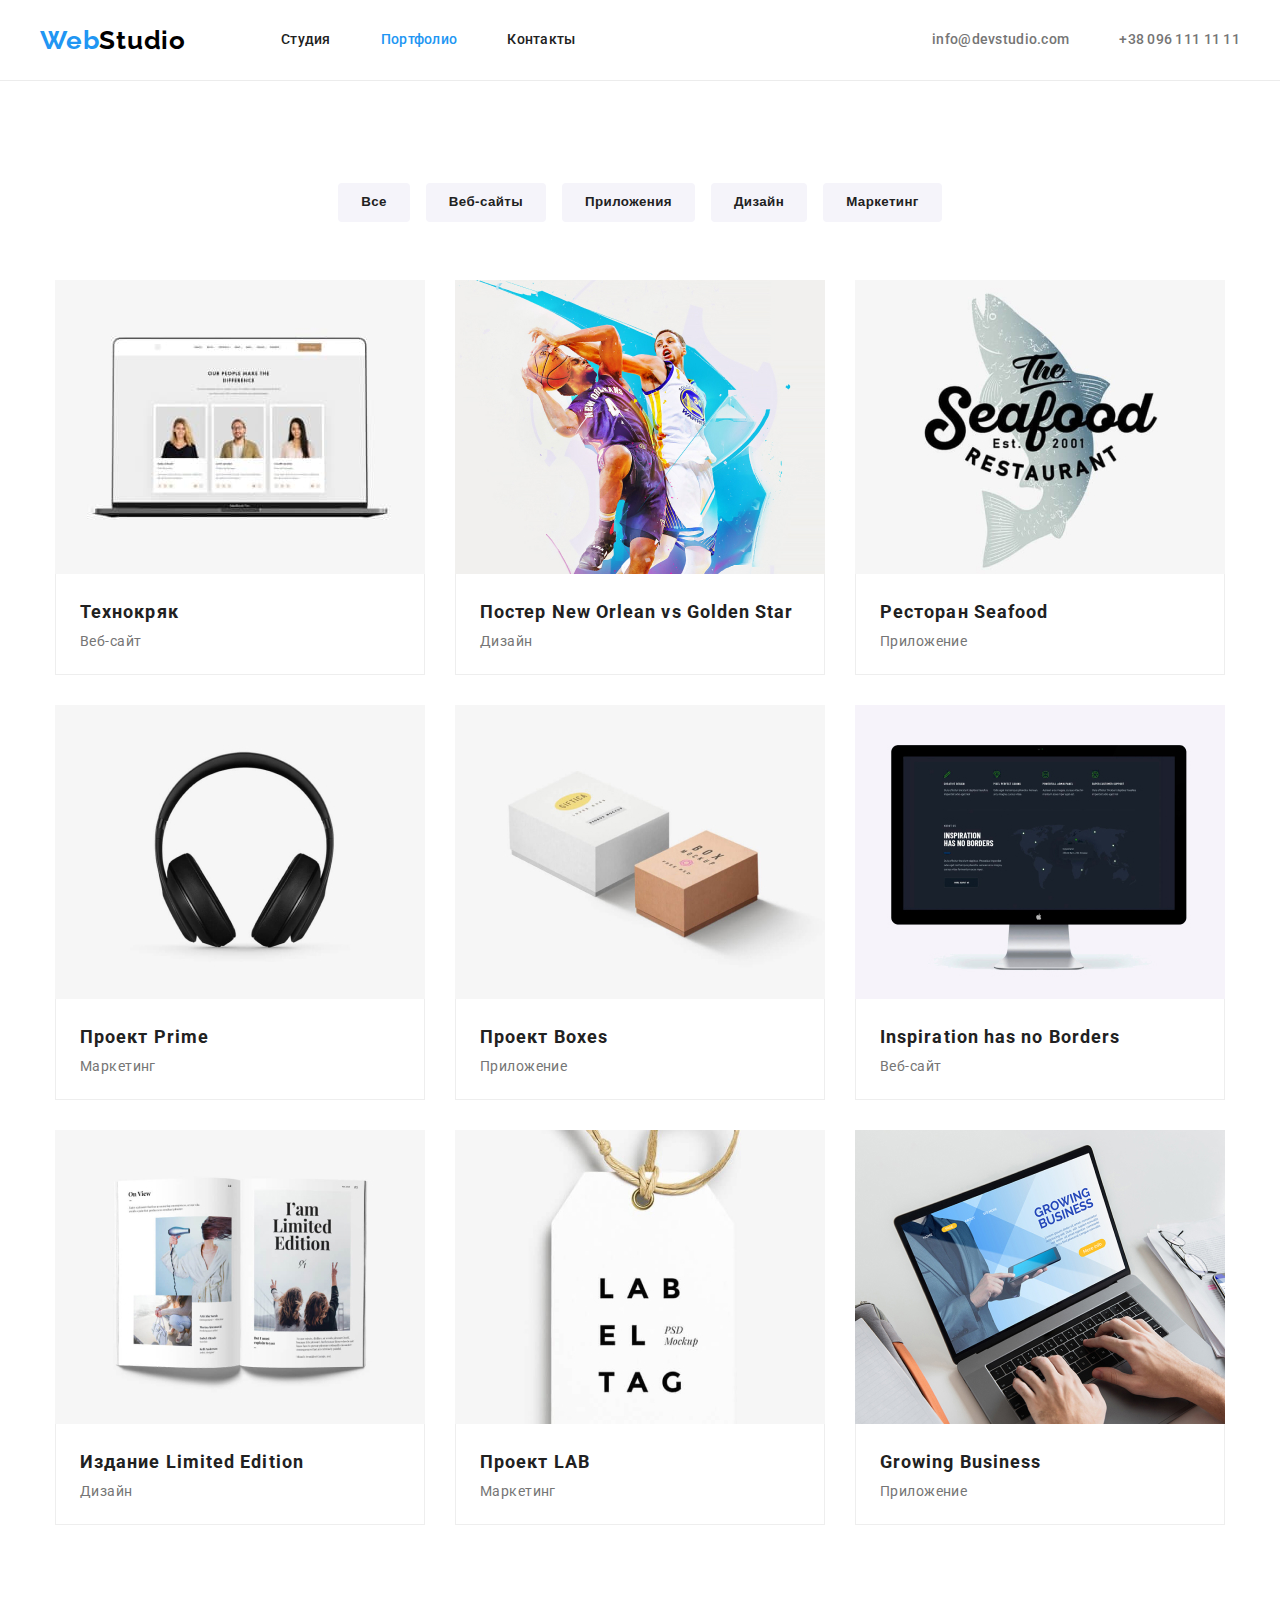
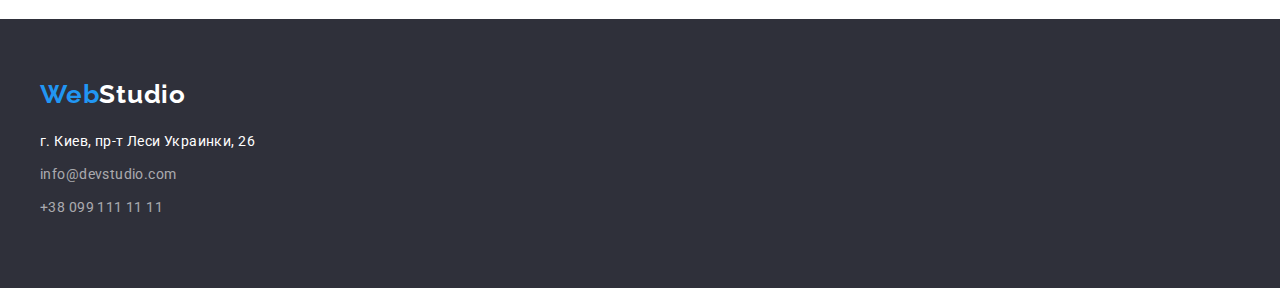
==== portfolio.html @ f97df59f "hw-03" ====
<!DOCTYPE html>
<html lang="ru">
  <head>
    <meta http-equiv="X-UA-Compatible" content="IE=Edge" />
    <meta charset="UTF-8" />
    <link rel="preconnect" href="https://fonts.gstatic.com" />
    <link href="https://fonts.googleapis.com/css2?family=Raleway:wght@700&display=swap" rel="stylesheet" />
    <link rel="preconnect" href="https://fonts.gstatic.com" />
    <link href="https://fonts.googleapis.com/css2?family=Roboto:wght@400;500;700;900&display=swap" rel="stylesheet" />
    <link
      rel="stylesheet"
      href="https://cdnjs.cloudflare.com/ajax/libs/modern-normalize/1.0.0/modern-normalize.min.css"
      integrity="sha512-ISS7cAi1PEhQ8jnbJpJZMd29NlhNj4AWYyLOSp2CE/CsHxTCu+r+t0D2yoJudVrd0/8fTVPUVDzY5Tvli75u/g=="
      crossorigin="anonymous"
    />
    <link rel="stylesheet" href="css/style.css" />
    <title>Портфолио</title>
  </head>

  <body>
    <!-- Хэдэр -->
    <header class="header">
      <div class="header-container container">
        <nav class="navigation">
          <a href="index.html" class="logo link"> <span class="accent">Web</span>Studio</a>
          <ul class="menu list">
            <li><a href="index.html" class="menu-item link">Студия</a></li>
            <li><a href="portfolio.html" class="menu-item link current">Портфолио</a></li>
            <li><a href="" class="menu-item link">Контакты</a></li>
          </ul>
        </nav>
        <address class="header-address">
          <ul class="address-list list">
            <li><a href="mailto:info@devstudio.com" class="link header-address">info@devstudio.com</a></li>
            <li><a href="tel:+380961111111" class="link header-address">+38 096 111 11 11</a></li>
          </ul>
        </address>
      </div>
    </header>

    <main>
      <!-- <h1>Портфолио</h1> -->
      <!-- Секция - Проекты -->
      <section class="project-section section">
        <div class="container">
          <!-- <h2>Проекты</h2> -->
          <ul class="button-list list">
            <li class="button-list-item"><button class="button" type="button">Все</button></li>
            <li class="button-list-item"><button class="button" type="button">Веб-сайты</button></li>
            <li class="button-list-item"><button class="button" type="button">Приложения</button></li>
            <li class="button-list-item"><button class="button" type="button">Дизайн</button></li>
            <li class="button-list-item"><button class="button" type="button">Маркетинг</button></li>
          </ul>
          <ul class="project-list list">
            <li class="project-item">
              <a href="" class="link">
                <img src="images/portfolio-img1.jpg" alt="opened laptop" width="370" height="294" />
                <div class="project-name">
                  <h3 class="project-list-title">Технокряк</h3>
                  <p class="project-text">Веб-сайт</p>
                </div>
              </a>
            </li>
            <li class="project-item">
              <a href="" class="link">
                <img src="images/portfolio-img2.jpg" alt="two guys playing basketball" width="370" height="294" />
                <div class="project-name">
                  <h3 class="project-list-title">Постер New Orlean vs Golden Star</h3>
                  <p class="project-text">Дизайн</p>
                </div>
              </a>
            </li>
            <li class="project-item">
              <a href="" class="link">
                <img src="images/portfolio-img3.jpg" alt="the seafood restaurant logo" width="370" height="294" />
                <div class="project-name">
                  <h3 class="project-list-title">Ресторан Seafood</h3>
                  <p class="project-text">Приложение</p>
                </div>
              </a>
            </li>
            <li class="project-item">
              <a href="" class="link">
                <img src="images/portfolio-img4.jpg" alt="headphones" width="370" height="294" />
                <div class="project-name">
                  <h3 class="project-list-title">Проект Prime</h3>
                  <p class="project-text">Маркетинг</p>
                </div>
              </a>
            </li>
            <li class="project-item">
              <a href="" class="link">
                <img src="images/portfolio-img5.jpg" alt="two boxes" width="370" height="294" />
                <div class="project-name">
                  <h3 class="project-list-title">Проект Boxes</h3>
                  <p class="project-text">Приложение</p>
                </div>
              </a>
            </li>
            <li class="project-item">
              <a href="" class="link">
                <img src="images/portfolio-img6.jpg" alt="monitor" width="370" height="294" />
                <div class="project-name">
                  <h3 class="project-list-title">Inspiration has no Borders</h3>
                  <p class="project-text">Веб-сайт</p>
                </div>
              </a>
            </li>
            <li class="project-item">
              <a href="" class="link">
                <img src="images/portfolio-img7.jpg" alt="book" width="370" height="294" />
                <div class="project-name">
                  <h3 class="project-list-title">Издание Limited Edition</h3>
                  <p class="project-text">Дизайн</p>
                </div>
              </a>
            </li>
            <li class="project-item">
              <a href="" class="link">
                <img src="images/portfolio-img8.jpg" alt="label tag" width="370" height="294" />
                <div class="project-name">
                  <h3 class="project-list-title">Проект LAB</h3>
                  <p class="project-text">Маркетинг</p>
                </div>
              </a>
            </li>
            <li class="project-item">
              <a href="" class="link">
                <img src="images/portfolio-img9.jpg" alt="someone printing on a laptop" width="370" height="294" />
                <div class="project-name">
                  <h3 class="project-list-title">Growing Business</h3>
                  <p class="project-text">Приложение</p>
                </div>
              </a>
            </li>
          </ul>
        </div>
      </section>
    </main>

    <!-- Футер -->
    <footer class="footer">
      <div class="container">
        <a href="index.html" class="logo-footer link">
          <span class="accent">Web</span><span class="accent-white">Studio</span></a
        >
        <address>
          <p class="footer-adress">г. Киев, пр-т Леси Украинки, 26</p>
          <a href="mailto:info@devstudio.com" class="link footer-link-adress">info@devstudio.com</a> <br />
          <a href="tel:+380991111111" class="link footer-link-adress">+38 099 111 11 11</a>
        </address>
      </div>
    </footer>
  </body>
</html>
---- css/style.css ----
:root {
  --primary-text-color: #757575;
  --title-text-color: #212121;
  --accent-blue-color: #2196f3;
  --accent-white-color: #ffffff;
  --primary-page-bg-color: #ffffff;
  --secondary-page-bg-color: #f5f4fa;
  --footer-bg-color: #2f303a;
}

body {
  color: var(--primary-text-color);
  font-family: Roboto, sans-serif;
  font-size: 14px;
  line-height: 1.71;
  letter-spacing: 0.03em;
  background-color: var(--primary-page-bg-color);
  margin: 0 auto;
}
/* ===== Обнуление стилей ===== */
h1,
h2,
h3,
h4,
h5,
h6,
p {
  margin: 0;
}
ul,
ol {
  margin: 0;
  padding: 0;
}
img {
  display: block;
  max-width: 100%;
  height: auto;
}
.list {
  list-style: none;
}
.link {
  text-decoration: none;
}
/* ===== END - Обнуление стилей ===== */
.container {
  width: 1200px;
  padding-left: 15px;
  padding-right: 15px;
  margin-left: auto;
  margin-right: auto;
}
.section {
  padding-top: 94px;
  padding-bottom: 94px;
}
/* === TITLES === */
/* для заголовков Н2 */
.section-title {
  font-weight: bold;
  font-size: 36px;
  line-height: 1.17;
  color: var(--title-text-color);
  /* display: flex;
  flex-direction: row;
  justify-content: center; */
  margin-bottom: 50px;
  text-align: center;
}
/* === BUTTONS === */
.button {
  background-color: var(--secondary-page-bg-color);
  font-weight: bold;
  line-height: 1.87;
  letter-spacing: 0.03em;
  color: var(--title-text-color);
  cursor: pointer;
  border-radius: 4px;
  padding: 6px 22px;
  text-align: center;
  border: 1px solid transparent;
}
.button:hover,
.button:focus {
  background-color: var(--accent-blue-color);
  color: var(--accent-white-color);
}
.button-list {
  display: flex;
  flex-direction: row;
  justify-content: center;
  margin-bottom: 50px;
}
.button-list-item:not(last-child) {
  margin: 8px;
}
.main-button {
  background-color: var(--accent-blue-color);
  color: var(--accent-white-color);
  box-shadow: 0px 4px 4px rgba(0, 0, 0, 0.15);
  border-radius: 4px;
  border-color: var(--accent-blue-color);
  min-width: 200px;
  padding: 10px 32px;
}
/* ==============END COMPONENTS =============== */

/* =================== HEADER =================== */
.header {
  border-bottom: 1px solid #ececec;
}
.header-container {
  align-self: center;
  display: flex;
  justify-content: space-between;
  flex-direction: row;
  align-items: center;
}
.navigation .logo.link {
  font-family: Raleway, sans-serif;
  font-weight: bold;
  font-size: 26px;
  line-height: 1.19;
  letter-spacing: 0.03em;
  color: #000000;
  align-self: center;
  margin-right: 70px;
  padding-top: 24px;
  padding-bottom: 24px;
  padding-left: 0;
  padding-right: 0;
}
a .accent {
  color: var(--accent-blue-color);
}
.accent-white {
  color: var(--accent-white-color);
}
.navigation {
  display: flex;
  justify-content: flex-start;
  align-self: center;
  flex-direction: row;
  align-items: center;
}
.navigation .link {
  display: inline-block;
  padding-top: 32px;
  padding-bottom: 32px;
  padding-left: 25px;
  padding-right: 25px;
  font-weight: 500;
  line-height: 1.14;
  letter-spacing: 0.02em;
  color: var(--title-text-color);
}
.menu {
  display: flex;
}
.menu.list {
  list-style: none;
}
.menu-item.link.current {
  color: var(--accent-blue-color);
}
.menu-item {
  display: flex;
  flex-direction: row;
}
.menu-item.link:hover,
.menu-item.link:focus,
.link.header-address:hover,
.link.header-address:focus {
  color: var(--accent-blue-color);
}
.address-list {
  align-self: flex-end;
  margin-left: auto;
  display: flex;
  flex-direction: row;
  align-items: flex-end;
}
.link.header-address {
  font-weight: 500;
  line-height: 1.14;
  letter-spacing: 0.02em;
  font-style: normal;
  color: var(--primary-text-color);
  margin-left: 50px;
}
/* =================== END HEADER =================== */

/* ===== MAIN ===== */
/* =================== HERO =================== */
.hero {
  background-color: var(--footer-bg-color);
  text-align: center;
  padding-top: 200px;
  padding-bottom: 200px;
}
.hero-title {
  font-weight: 900;
  font-size: 44px;
  line-height: 1.36;
  text-align: center;
  letter-spacing: 0.06em;
  text-transform: uppercase;
  color: var(--accent-white-color);
  margin-left: auto;
  margin-right: auto;
  margin-bottom: 30px;
}
/* =================== END HERO =================== */

/* =================== FEATURES =================== */
.features-list {
  display: flex;
  flex-direction: row;
  flex-wrap: wrap;
  margin-right: -30px;
}
.features-item {
  margin-right: 30px;
  flex-basis: cacl((100%-120px) / 4);
}
.features-list-title {
  font-weight: bold;
  line-height: 1.14;
  text-transform: uppercase;
  color: var(--title-text-color);
  margin-bottom: 10px;
}
.features-text {
  width: 270px;
}
/* =================== END FEATURES  =================== */

/* =================== ABOUT =================== */
.section.about {
  padding-top: 0;
}
.about-list {
  display: flex;
  flex-direction: row;
  justify-content: center;
  margin-right: -30px;
}
.about-list-item {
  margin-right: 30px;
  flex-basis: calc((100% - 90px) / 3);
}
/* =================== END ABOUT  =================== */

/* =================== TEAM =================== */
.team {
  background-color: var(--secondary-page-bg-color);
}
.team-list {
  display: flex;
  flex-wrap: wrap;
  justify-content: center;
  margin-top: -30px;
  margin-left: -30px;
}
.team-item {
  margin-top: 30px;
  margin-left: 30px;
  flex-basis: calc((100% - 120px) / 4);
  text-align: center;
  padding-bottom: 30px;
  box-shadow: 0px 1px 3px rgba(0, 0, 0, 0.12), 0px 1px 1px rgba(0, 0, 0, 0.14), 0px 2px 1px rgba(0, 0, 0, 0.2);
  border-radius: 0px 0px 4px 4px;
  background-color: var(--primary-page-bg-color);
}
.team-list-title {
  font-weight: 500;
  line-height: 1.18;
  letter-spacing: 0.03em;
  color: var(--title-text-color);
  margin-top: 30px;
  margin-bottom: 10px;
}

/* =================== END TEAM  =================== */

/* =================== PROJECTS =================== */
.project-list {
  display: flex;
  flex-wrap: wrap;
  justify-content: center;
  margin-top: -30px;
  margin-left: -30px;
}
.project-item {
  margin-top: 30px;
  margin-left: 30px;
  flex-basis: ((100% - 90px) / 3);

  /* box-sizing: border-box; */
}
.project-name {
  padding: 20px 24px;
  border-left: 1px solid #eeeeee;
  border-right: 1px solid #eeeeee;
  border-bottom: 1px solid #eeeeee;
}
.project-list-title {
  font-weight: 700;
  font-size: 18px;
  line-height: 2;
  letter-spacing: 0.06em;
  color: var(--title-text-color);
}
.project-text {
  color: var(--primary-text-color);
}
/* =================== END PROJECTS  =================== */

/* =================== FOOTER =================== */
.footer {
  background-color: var(--footer-bg-color);
  padding-top: 60px;
  padding-bottom: 60px;
}
.logo-footer.link {
  font-family: Raleway, sans-serif;
  font-weight: bold;
  font-size: 26px;
  line-height: 1.19;
  letter-spacing: 0.03em;
  color: var(--accent-white-color);
  align-self: center;
  margin-right: 70px;
  display: block;
  margin-bottom: 20px;
}
.footer-adress {
  font-style: normal;
  color: var(--accent-white-color);
  margin-bottom: 9px;
}
.footer-link-adress {
  font-style: normal;
  color: rgba(255, 255, 255, 0.6);
  display: inline-block;
  margin-bottom: 9px;
}
.footer-link-adress:hover,
.footer-link-adress:focus {
  color: var(--accent-blue-color);
}
/* =================== END FOOTER  =================== */
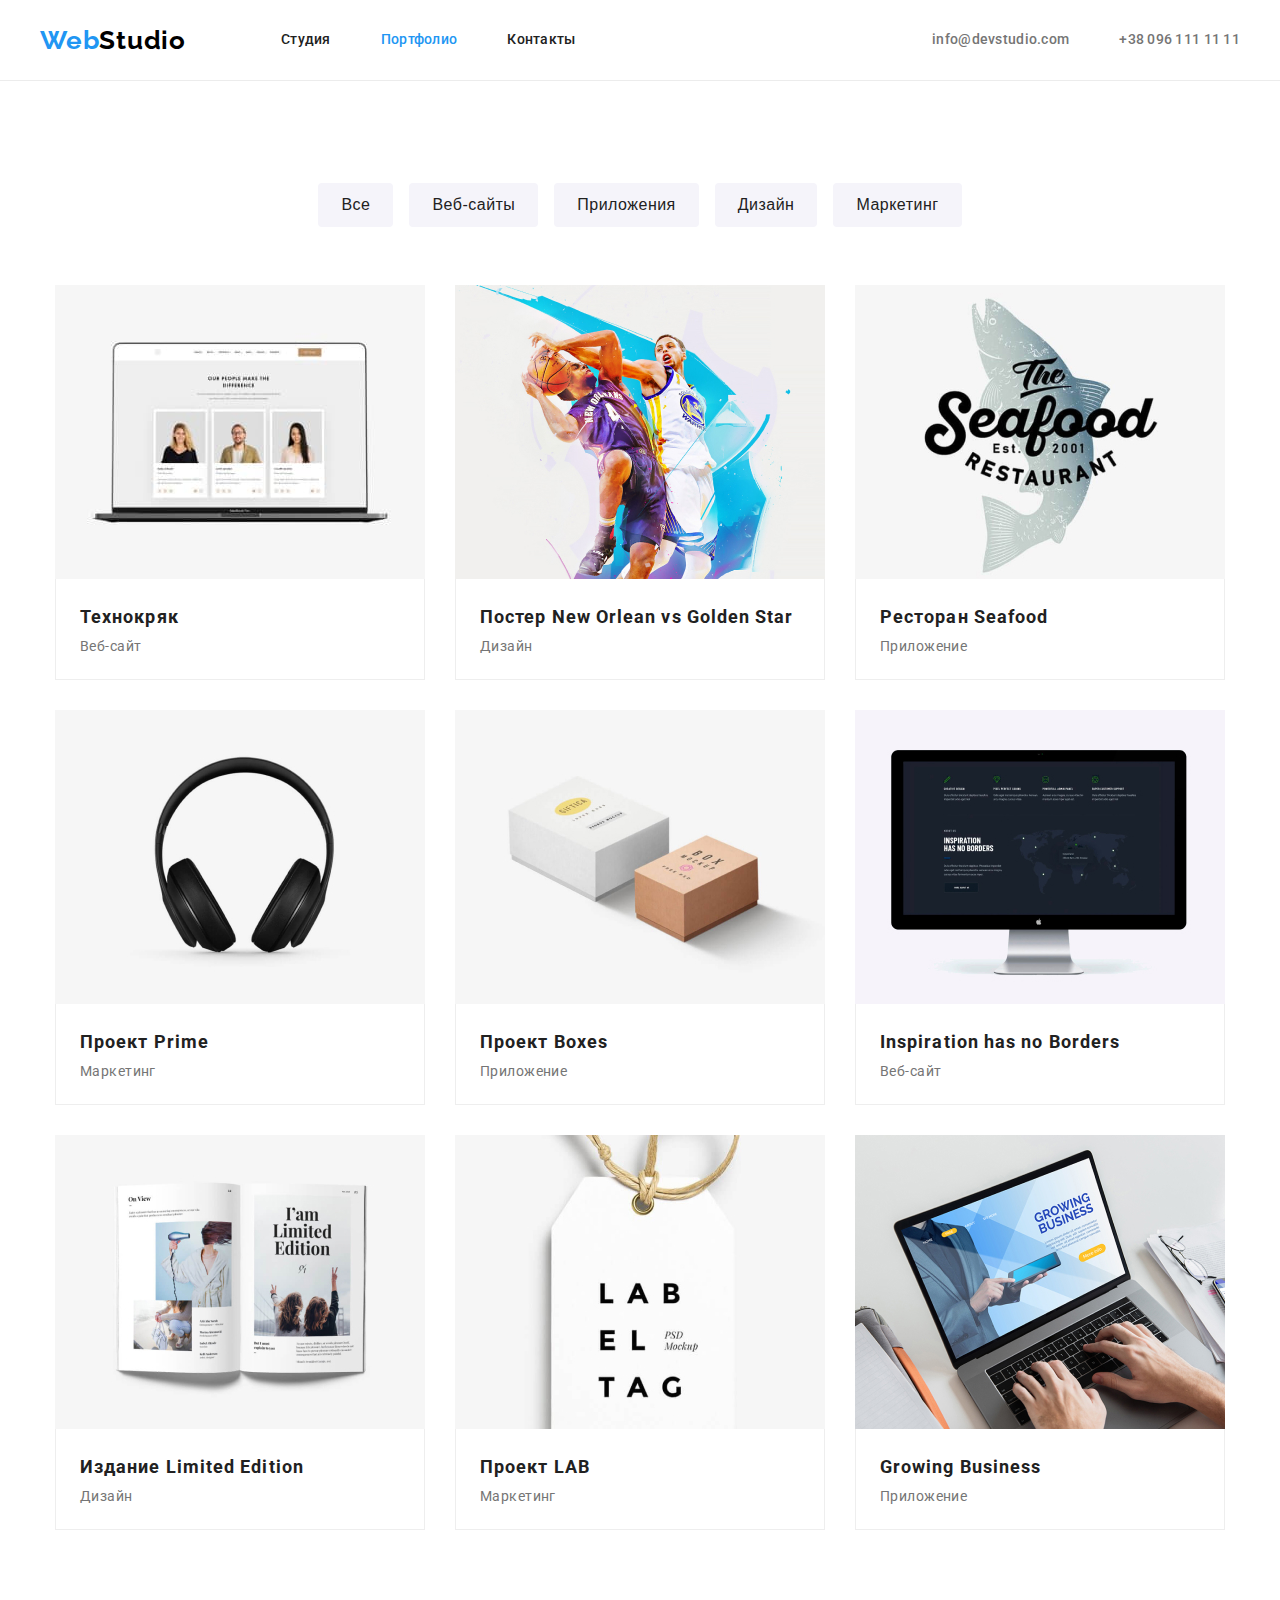
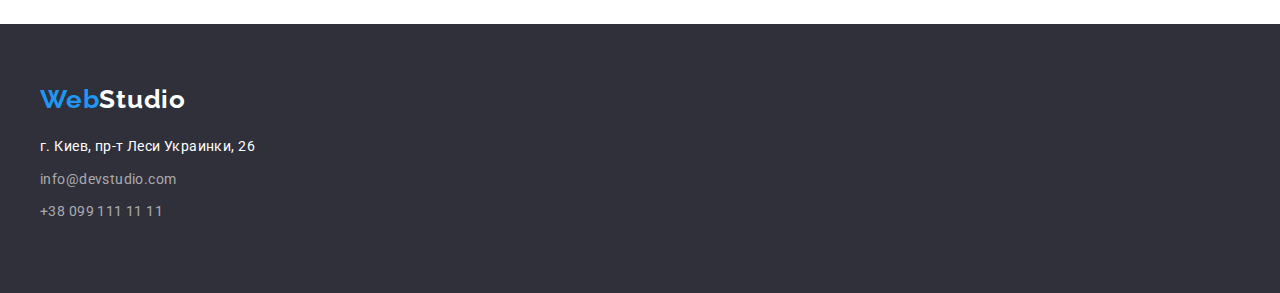
==== commit 59dc72f9: "после правок" ====
--- a/portfolio.html
+++ b/portfolio.html
@@ -31,8 +31,12 @@
         </nav>
         <address class="header-address">
           <ul class="address-list list">
-            <li><a href="mailto:info@devstudio.com" class="link header-address">info@devstudio.com</a></li>
-            <li><a href="tel:+380961111111" class="link header-address">+38 096 111 11 11</a></li>
+            <li class="address-list-item">
+              <a href="mailto:info@devstudio.com" class="link header-address">info@devstudio.com</a>
+            </li>
+            <li class="address-list-item">
+              <a href="tel:+380961111111" class="link header-address">+38 096 111 11 11</a>
+            </li>
           </ul>
         </address>
       </div>
--- a/css/style.css
+++ b/css/style.css
@@ -62,9 +62,6 @@
   font-size: 36px;
   line-height: 1.17;
   color: var(--title-text-color);
-  /* display: flex;
-  flex-direction: row;
-  justify-content: center; */
   margin-bottom: 50px;
   text-align: center;
 }
@@ -76,6 +73,8 @@
   letter-spacing: 0.03em;
   color: var(--title-text-color);
   cursor: pointer;
+  font-weight: 500;
+  font-size: 16px;
   border-radius: 4px;
   padding: 6px 22px;
   text-align: center;
@@ -99,6 +98,8 @@
   background-color: var(--accent-blue-color);
   color: var(--accent-white-color);
   box-shadow: 0px 4px 4px rgba(0, 0, 0, 0.15);
+  font-size: 16px;
+  letter-spacing: 0.06em;
   border-radius: 4px;
   border-color: var(--accent-blue-color);
   min-width: 200px;
@@ -111,10 +112,8 @@
   border-bottom: 1px solid #ececec;
 }
 .header-container {
-  align-self: center;
   display: flex;
   justify-content: space-between;
-  flex-direction: row;
   align-items: center;
 }
 .navigation .logo.link {
@@ -175,29 +174,32 @@
   color: var(--accent-blue-color);
 }
 .address-list {
-  align-self: flex-end;
   margin-left: auto;
   display: flex;
   flex-direction: row;
   align-items: flex-end;
 }
+.address-list-item:not(:last-child) {
+  margin-right: 50px;
+}
+
 .link.header-address {
   font-weight: 500;
   line-height: 1.14;
   letter-spacing: 0.02em;
   font-style: normal;
   color: var(--primary-text-color);
-  margin-left: 50px;
 }
 /* =================== END HEADER =================== */
 
 /* ===== MAIN ===== */
 /* =================== HERO =================== */
 .hero {
-  background-color: var(--footer-bg-color);
   text-align: center;
   padding-top: 200px;
   padding-bottom: 200px;
+  /* На случай, если не загрузится фото */
+  background-color: var(--footer-bg-color);
 }
 .hero-title {
   font-weight: 900;
@@ -218,11 +220,14 @@
   display: flex;
   flex-direction: row;
   flex-wrap: wrap;
-  margin-right: -30px;
+  justify-content: center;
+  margin-left: -30px;
+  margin-top: -30px;
 }
 .features-item {
-  margin-right: 30px;
-  flex-basis: cacl((100%-120px) / 4);
+  margin-left: 30px;
+  margin-top: 30px;
+  flex-basis: cacl((100% - 120px) / 4);
 }
 .features-list-title {
   font-weight: bold;
@@ -244,10 +249,12 @@
   display: flex;
   flex-direction: row;
   justify-content: center;
-  margin-right: -30px;
+  margin-left: -30px;
+  margin-top: -30px;
 }
 .about-list-item {
-  margin-right: 30px;
+  margin-left: 30px;
+  margin-top: 30px;
   flex-basis: calc((100% - 90px) / 3);
 }
 /* =================== END ABOUT  =================== */
@@ -282,6 +289,23 @@
   margin-bottom: 10px;
 }
 
+.gallery .suptitle {
+  margin-bottom: 44px;
+}
+
+.gallery-list {
+  display: flex;
+  flex-wrap: wrap;
+  margin-left: -30px;
+  margin-top: -30px;
+}
+
+.gallery-list-item {
+  width: 500px;
+  flex-basis: calc((100% - 120px) / 4);
+  margin-left: 30px;
+  margin-top: 30px;
+}
 /* =================== END TEAM  =================== */
 
 /* =================== PROJECTS =================== */
@@ -295,7 +319,7 @@
 .project-item {
   margin-top: 30px;
   margin-left: 30px;
-  flex-basis: ((100% - 90px) / 3);
+  flex-basis: cacl((100% - 90px) / 3);
 
   /* box-sizing: border-box; */
 }
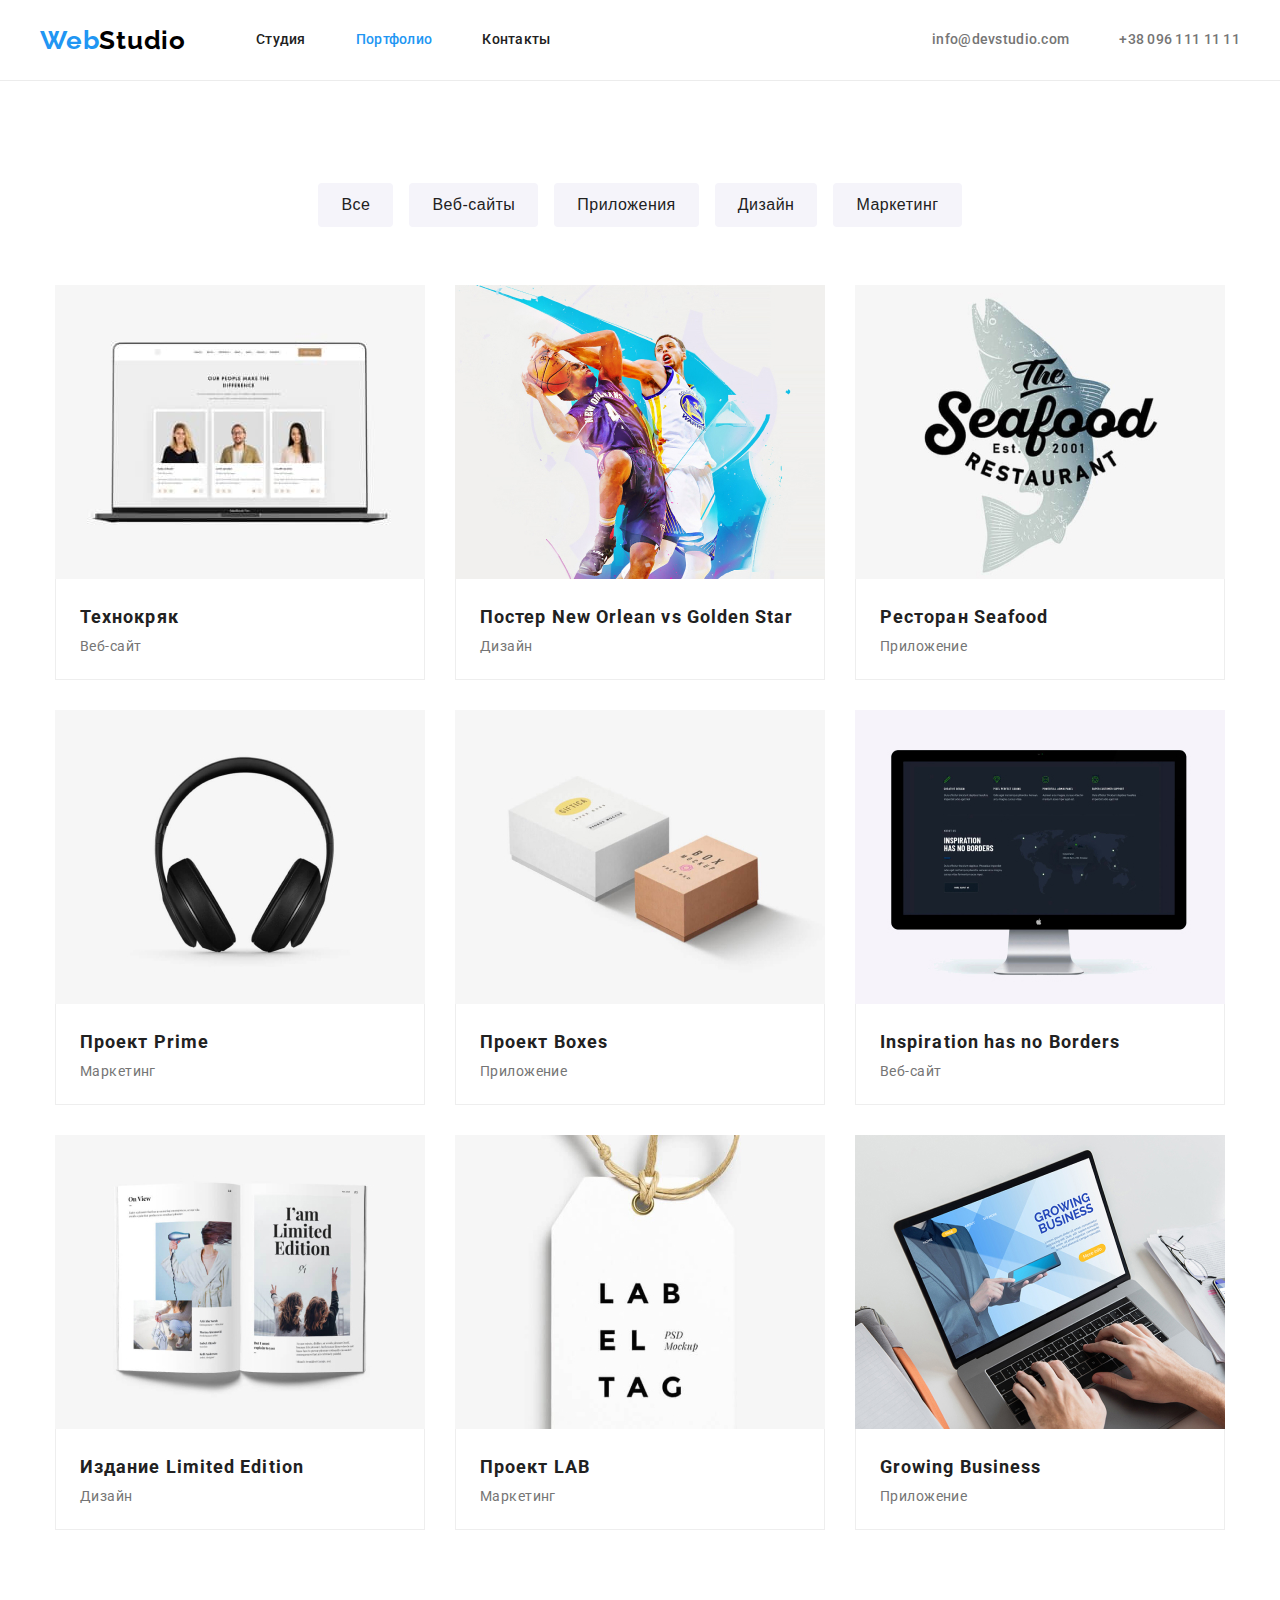
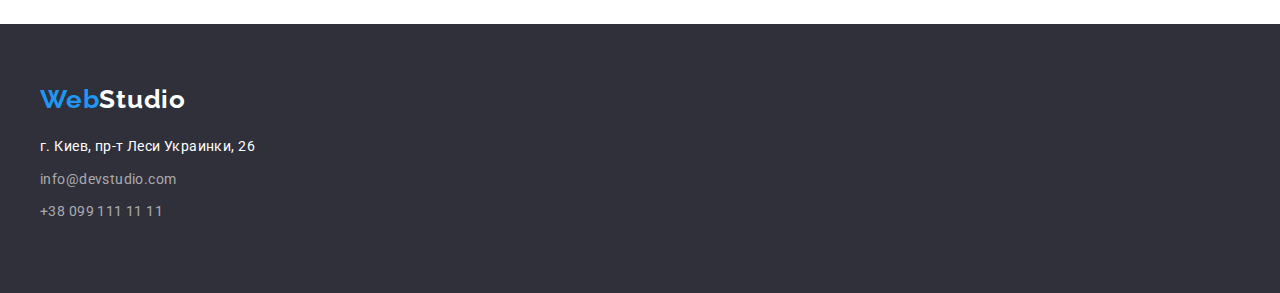
==== commit 5fc88223: "Исправлены баги и margin в хедере" ====
--- a/portfolio.html
+++ b/portfolio.html
@@ -24,9 +24,15 @@
         <nav class="navigation">
           <a href="index.html" class="logo link"> <span class="accent">Web</span>Studio</a>
           <ul class="menu list">
-            <li><a href="index.html" class="menu-item link">Студия</a></li>
-            <li><a href="portfolio.html" class="menu-item link current">Портфолио</a></li>
-            <li><a href="" class="menu-item link">Контакты</a></li>
+            <li class="menu-item">
+              <a href="index.html" class="menu-item-link link">Студия</a>
+            </li>
+            <li class="menu-item">
+              <a href="portfolio.html" class="menu-item-link link current">Портфолио</a>
+            </li>
+            <li class="menu-item">
+              <a href="" class="menu-item-link link">Контакты</a>
+            </li>
           </ul>
         </nav>
         <address class="header-address">
--- a/css/style.css
+++ b/css/style.css
@@ -113,7 +113,6 @@
 }
 .header-container {
   display: flex;
-  justify-content: space-between;
   align-items: center;
 }
 .navigation .logo.link {
@@ -125,8 +124,6 @@
   color: #000000;
   align-self: center;
   margin-right: 70px;
-  padding-top: 24px;
-  padding-bottom: 24px;
   padding-left: 0;
   padding-right: 0;
 }
@@ -138,53 +135,65 @@
 }
 .navigation {
   display: flex;
-  justify-content: flex-start;
-  align-self: center;
-  flex-direction: row;
-  align-items: center;
 }
 .navigation .link {
-  display: inline-block;
+  display: block;
+  font-weight: 500;
+  line-height: 1.14;
+  letter-spacing: 0.02em;
+  color: var(--title-text-color);
+}
+
+.menu.list {
+  display: flex;
+  list-style: none;
+}
+.menu-item {
+  display: block;
+}
+.menu-item:not(:last-child) {
+  margin-right: 50px;
+}
+.menu-item-link {
+  display: block;
   padding-top: 32px;
   padding-bottom: 32px;
-  padding-left: 25px;
-  padding-right: 25px;
-  font-weight: 500;
+  margin-right: 0;
+
+  font-weight: 500;
+  font-size: 14px;
   line-height: 1.14;
   letter-spacing: 0.02em;
-  color: var(--title-text-color);
-}
-.menu {
-  display: flex;
-}
-.menu.list {
-  list-style: none;
-}
-.menu-item.link.current {
+}
+.menu-item-link.link.current {
   color: var(--accent-blue-color);
 }
-.menu-item {
-  display: flex;
-  flex-direction: row;
-}
-.menu-item.link:hover,
-.menu-item.link:focus,
+
+.menu-item-link.link:hover,
+.menu-item-link.link:focus,
 .link.header-address:hover,
 .link.header-address:focus {
   color: var(--accent-blue-color);
 }
+.header-address {
+  margin-left: auto;
+}
 .address-list {
-  margin-left: auto;
-  display: flex;
-  flex-direction: row;
-  align-items: flex-end;
+  display: flex;
+}
+.address-list-item {
+  display: block;
 }
 .address-list-item:not(:last-child) {
   margin-right: 50px;
 }
 
 .link.header-address {
-  font-weight: 500;
+  padding-top: 32px;
+  padding-bottom: 32px;
+
+  font-weight: 500;
+  font-size: 14px;
   line-height: 1.14;
   letter-spacing: 0.02em;
   font-style: normal;
